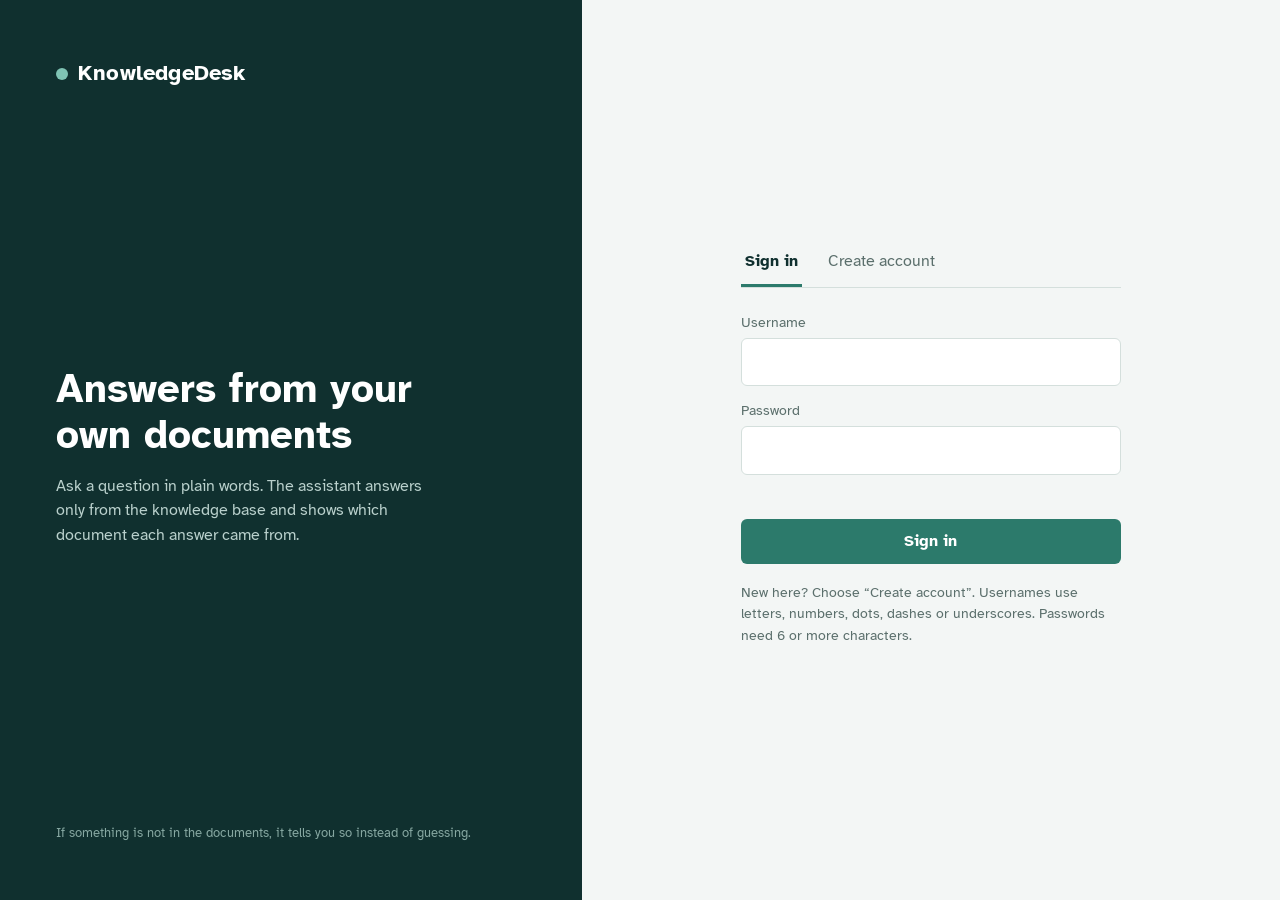
==== frontend/index.html @ 370fec18 "Add files via upload" ====
<!DOCTYPE html>
<html lang="en">
<head>
  <meta charset="UTF-8">
  <meta name="viewport" content="width=device-width, initial-scale=1">
  <title>KnowledgeDesk · Sign in</title>
  <link rel="preconnect" href="https://fonts.googleapis.com">
  <link href="https://fonts.googleapis.com/css2?family=Atkinson+Hyperlegible:wght@400;700&display=swap" rel="stylesheet">
  <link rel="stylesheet" href="css/style.css">
</head>
<body>
  <div class="auth">
    <aside class="auth-side">
      <div class="brand"><span class="brand-mark"></span>KnowledgeDesk</div>
      <div>
        <h1>Answers from your own documents</h1>
        <p>Ask a question in plain words. The assistant answers only from the knowledge base and shows which document each answer came from.</p>
      </div>
      <small>If something is not in the documents, it tells you so instead of guessing.</small>
    </aside>

    <main class="auth-main">
      <div class="auth-card">
        <div class="tabs" role="tablist">
          <button class="tab" role="tab" id="tab-login" aria-selected="true">Sign in</button>
          <button class="tab" role="tab" id="tab-register" aria-selected="false">Create account</button>
        </div>

        <form id="auth-form" novalidate>
          <label class="field"><span>Username</span>
            <input class="input" id="username" autocomplete="username" required minlength="3">
          </label>
          <label class="field"><span>Password</span>
            <input class="input" id="password" type="password" autocomplete="current-password" required minlength="6">
          </label>
          <div class="error-text" id="auth-error" role="alert"></div>
          <button class="btn" id="auth-submit" type="submit">Sign in</button>
        </form>
        <p class="hint" id="auth-hint">New here? Choose “Create account”. Usernames use letters, numbers, dots, dashes or underscores. Passwords need 6 or more characters.</p>
      </div>
    </main>
  </div>
  <script src="js/api.js"></script>
  <script src="js/login.js"></script>
</body>
</html>
---- frontend/css/style.css ----
/* KnowledgeDesk: one font family (Atkinson Hyperlegible, made for easy reading),
   deep river-teal ink, cool paper, and amber only for "not found" answers. */
:root {
  --ink: #10302f;
  --ink-soft: #1d4746;
  --paper: #f3f6f5;
  --panel: #ffffff;
  --line: #d4dfdc;
  --text: #182826;
  --muted: #5b6f6c;
  --river: #2c7a6b;
  --river-dark: #1f5e52;
  --amber: #b9741a;
  --amber-bg: #fdf4e6;
  --danger: #b33a3a;
  --radius-s: 6px;
  --radius-m: 12px;
  --font: "Atkinson Hyperlegible", "Segoe UI", system-ui, -apple-system, sans-serif;
}

* { box-sizing: border-box; }
html, body { height: 100%; margin: 0; }
body { font-family: var(--font); font-size: 16px; line-height: 1.55; color: var(--text); background: var(--paper); }
button, input, textarea { font: inherit; color: inherit; }
a { color: var(--river-dark); }
:focus-visible { outline: 3px solid #7fc3b4; outline-offset: 2px; }
.hidden { display: none !important; }

.btn {
  border: 0; border-radius: var(--radius-s); padding: 10px 16px; cursor: pointer;
  background: var(--river); color: #fff; font-weight: 700;
}
.btn:hover { background: var(--river-dark); }
.btn:disabled { opacity: .55; cursor: not-allowed; }
.btn-ghost { background: transparent; color: inherit; border: 1px solid currentColor; font-weight: 400; }
.btn-ghost:hover { background: rgba(127, 195, 180, .15); }
.btn-danger { background: transparent; color: var(--danger); border: 1px solid #e3b8b8; padding: 6px 10px; font-weight: 400; }
.btn-danger:hover { background: #fbeeee; }

.field { display: block; margin-bottom: 14px; }
.field span { display: block; font-size: 14px; color: var(--muted); margin-bottom: 4px; }
.input {
  width: 100%; padding: 11px 12px; border: 1px solid var(--line); border-radius: var(--radius-s); background: #fff;
}
.input:focus { border-color: var(--river); outline: none; box-shadow: 0 0 0 3px rgba(44, 122, 107, .18); }
.error-text { color: var(--danger); font-size: 14px; min-height: 20px; margin: 4px 0 10px; }

/* ---------- login page ---------- */
.auth { display: grid; grid-template-columns: minmax(0, 5fr) minmax(0, 6fr); min-height: 100%; }
.auth-side { background: var(--ink); color: #e6f0ee; padding: 56px; display: flex; flex-direction: column; justify-content: space-between; }
.brand { font-size: 22px; font-weight: 700; color: #fff; letter-spacing: .2px; }
.brand-mark { display: inline-block; width: 12px; height: 12px; border-radius: 50%; background: #7fc3b4; margin-right: 10px; }
.auth-side h1 { font-size: 40px; line-height: 1.15; margin: 0 0 16px; color: #fff; max-width: 14ch; }
.auth-side p { max-width: 38ch; color: #b9d0cc; margin: 0; }
.auth-side small { color: #86a7a1; }
.auth-main { display: flex; align-items: center; justify-content: center; padding: 40px 24px; }
.auth-card { width: 100%; max-width: 380px; }
.tabs { display: flex; gap: 4px; margin-bottom: 24px; border-bottom: 1px solid var(--line); }
.tab { background: none; border: 0; padding: 10px 4px; margin-right: 18px; cursor: pointer; color: var(--muted); border-bottom: 3px solid transparent; }
.tab[aria-selected="true"] { color: var(--ink); border-bottom-color: var(--river); font-weight: 700; }
.auth-card .btn { width: 100%; }
.hint { font-size: 14px; color: var(--muted); margin-top: 18px; }

/* ---------- chat page ---------- */
.app { display: grid; grid-template-columns: 270px minmax(0, 1fr); height: 100%; }
.sidebar { background: var(--ink); color: #dce9e6; display: flex; flex-direction: column; min-height: 0; }
.sidebar-top { padding: 20px 18px 12px; }
.sidebar .btn-ghost { width: 100%; margin-top: 18px; color: #fff; border-color: #4f7773; text-align: left; }
.session-list { list-style: none; margin: 0; padding: 6px 10px; overflow-y: auto; flex: 1; }
.session-list li { display: flex; align-items: center; border-radius: var(--radius-s); }
.session-list li.active { background: var(--ink-soft); }
.session-list li:hover { background: rgba(255, 255, 255, .06); }
.session-open { flex: 1; text-align: left; background: none; border: 0; padding: 9px 10px; cursor: pointer; color: #dce9e6;
  white-space: nowrap; overflow: hidden; text-overflow: ellipsis; }
.session-del { background: none; border: 0; color: #86a7a1; cursor: pointer; padding: 6px 10px; visibility: hidden; }
.session-list li:hover .session-del, .session-list li.active .session-del { visibility: visible; }
.session-del:hover { color: #fff; }
.sidebar-empty { color: #86a7a1; font-size: 14px; padding: 8px 12px; }
.sidebar-bottom { border-top: 1px solid #285351; padding: 14px 18px; font-size: 14px; }
.sidebar-bottom .who { color: #fff; font-weight: 700; }
.sidebar-bottom .links { display: flex; gap: 14px; margin-top: 6px; }
.sidebar-bottom a, .sidebar-bottom button { color: #b9d0cc; background: none; border: 0; padding: 0; cursor: pointer; text-decoration: underline; }

.chat { display: flex; flex-direction: column; min-height: 0; background: var(--paper); }
.chat-header { padding: 16px 28px; border-bottom: 1px solid var(--line); background: var(--panel); display: flex; align-items: center; gap: 12px; }
.chat-header h2 { font-size: 17px; margin: 0; white-space: nowrap; overflow: hidden; text-overflow: ellipsis; }
.menu-btn { display: none; background: none; border: 1px solid var(--line); border-radius: var(--radius-s); padding: 4px 10px; cursor: pointer; }
.messages { flex: 1; overflow-y: auto; padding: 28px 20px 12px; }
.thread { max-width: 760px; margin: 0 auto; }

.msg { margin-bottom: 22px; }
.msg-user { display: flex; justify-content: flex-end; }
.msg-user .bubble { background: var(--river); color: #fff; padding: 10px 14px; border-radius: var(--radius-m) var(--radius-m) 3px var(--radius-m); max-width: 78%; white-space: pre-wrap; }
.msg-bot .body { max-width: 92%; }
.msg-bot .body p { margin: 0 0 8px; }
.msg-bot .body ul { margin: 4px 0 8px; padding-left: 22px; }
.msg-bot.not-found .body { border-left: 4px solid var(--amber); background: var(--amber-bg); padding: 10px 14px; border-radius: 0 var(--radius-s) var(--radius-s) 0; }
.flag { font-size: 13px; font-weight: 700; color: var(--amber); margin-bottom: 4px; }
.msg-bot.error .body { border-left: 4px solid var(--danger); background: #fbeeee; padding: 10px 14px; }

/* sources: the one distinctive element - every answer shows where it came from */
.sources { display: flex; flex-wrap: wrap; gap: 6px; margin-top: 8px; align-items: center; }
.sources-label { font-size: 13px; color: var(--muted); margin-right: 2px; }
.source { display: inline-flex; align-items: center; gap: 6px; font-size: 13px; background: var(--panel);
  border: 1px solid var(--line); border-radius: 999px; padding: 2px 10px 2px 4px; }
.source-type { font-size: 11px; font-weight: 700; background: #e3efec; color: var(--river-dark); border-radius: 999px; padding: 1px 7px; }
.source-score { color: var(--muted); }

.typing { color: var(--muted); font-size: 15px; }
.typing::after { content: "…"; animation: blink 1.2s steps(4) infinite; }
@keyframes blink { 50% { opacity: .3; } }

.welcome { max-width: 760px; margin: 8vh auto 0; }
.welcome h1 { font-size: 30px; line-height: 1.2; margin: 0 0 8px; color: var(--ink); }
.welcome p { color: var(--muted); margin: 0 0 22px; max-width: 60ch; }
.suggestions { display: flex; flex-wrap: wrap; gap: 8px; }
.suggestion { background: var(--panel); border: 1px solid var(--line); border-radius: var(--radius-m); padding: 9px 13px; cursor: pointer; text-align: left; }
.suggestion:hover { border-color: var(--river); }

.composer { padding: 14px 20px 20px; }
.composer form { max-width: 760px; margin: 0 auto; display: flex; gap: 10px; align-items: flex-end;
  background: var(--panel); border: 1px solid var(--line); border-radius: var(--radius-m); padding: 8px 8px 8px 14px; }
.composer form:focus-within { border-color: var(--river); }
.composer textarea { flex: 1; border: 0; resize: none; outline: none; padding: 6px 0; max-height: 160px; background: transparent; }
.composer-note { max-width: 760px; margin: 6px auto 0; font-size: 13px; color: var(--muted); }

/* ---------- admin page ---------- */
.admin-top { background: var(--ink); color: #fff; padding: 16px 32px; display: flex; align-items: center; justify-content: space-between; }
.admin-top a, .admin-top button { color: #b9d0cc; background: none; border: 0; cursor: pointer; text-decoration: underline; margin-left: 16px; }
.admin { max-width: 1080px; margin: 0 auto; padding: 28px 24px 60px; }
.admin h1 { font-size: 28px; margin: 0 0 4px; color: var(--ink); }
.admin > p { color: var(--muted); margin: 0 0 24px; }
.stats { display: grid; grid-template-columns: repeat(4, 1fr); border: 1px solid var(--line); border-radius: var(--radius-m); background: var(--panel); margin-bottom: 28px; }
.stat { padding: 16px 20px; border-right: 1px solid var(--line); }
.stat:last-child { border-right: 0; }
.stat b { display: block; font-size: 28px; color: var(--ink); line-height: 1.1; }
.stat span { color: var(--muted); font-size: 14px; }
.section { background: var(--panel); border: 1px solid var(--line); border-radius: var(--radius-m); padding: 22px; margin-bottom: 22px; }
.section h2 { font-size: 19px; margin: 0 0 4px; }
.section > p { color: var(--muted); margin: 0 0 16px; font-size: 15px; }
.add-grid { display: grid; grid-template-columns: 1fr 1fr; gap: 22px; }
.dropzone { display: block; border: 2px dashed var(--line); border-radius: var(--radius-m); padding: 26px; text-align: center; cursor: pointer; color: var(--muted); }
.dropzone.drag, .dropzone:hover { border-color: var(--river); background: #f2f8f6; }
.dropzone strong { color: var(--ink); display: block; margin-bottom: 4px; }
.url-row { display: flex; gap: 8px; }
.url-row .btn { white-space: nowrap; }
.status { font-size: 14px; margin-top: 10px; min-height: 20px; }
.status.ok { color: var(--river-dark); }
.status.err { color: var(--danger); }
.table-wrap { overflow-x: auto; }
table { width: 100%; border-collapse: collapse; font-size: 15px; }
th { text-align: left; color: var(--muted); font-weight: 400; font-size: 14px; border-bottom: 1px solid var(--line); padding: 8px 10px; }
td { border-bottom: 1px solid #ebf0ee; padding: 10px; vertical-align: middle; }
td.name { max-width: 360px; word-break: break-all; font-weight: 700; }
.logs { background: #0f2524; color: #cfe3df; font-family: ui-monospace, Consolas, monospace; font-size: 12.5px;
  border-radius: var(--radius-s); padding: 14px; height: 280px; overflow: auto; white-space: pre; }
.row-head { display: flex; justify-content: space-between; align-items: baseline; gap: 12px; }

/* ---------- small screens ---------- */
@media (max-width: 820px) {
  .auth { grid-template-columns: 1fr; }
  .auth-side { padding: 28px 24px; gap: 24px; }
  .auth-side h1 { font-size: 30px; }
  .app { grid-template-columns: 1fr; }
  .sidebar { position: fixed; inset: 0 auto 0 0; width: 270px; z-index: 10; transform: translateX(-100%); transition: transform .2s; }
  .sidebar.open { transform: none; }
  .menu-btn { display: inline-block; }
  .stats { grid-template-columns: repeat(2, 1fr); }
  .stat:nth-child(2) { border-right: 0; }
  .stat:nth-child(-n+2) { border-bottom: 1px solid var(--line); }
  .add-grid { grid-template-columns: 1fr; }
}
@media (prefers-reduced-motion: reduce) { * { animation: none !important; transition: none !important; } }
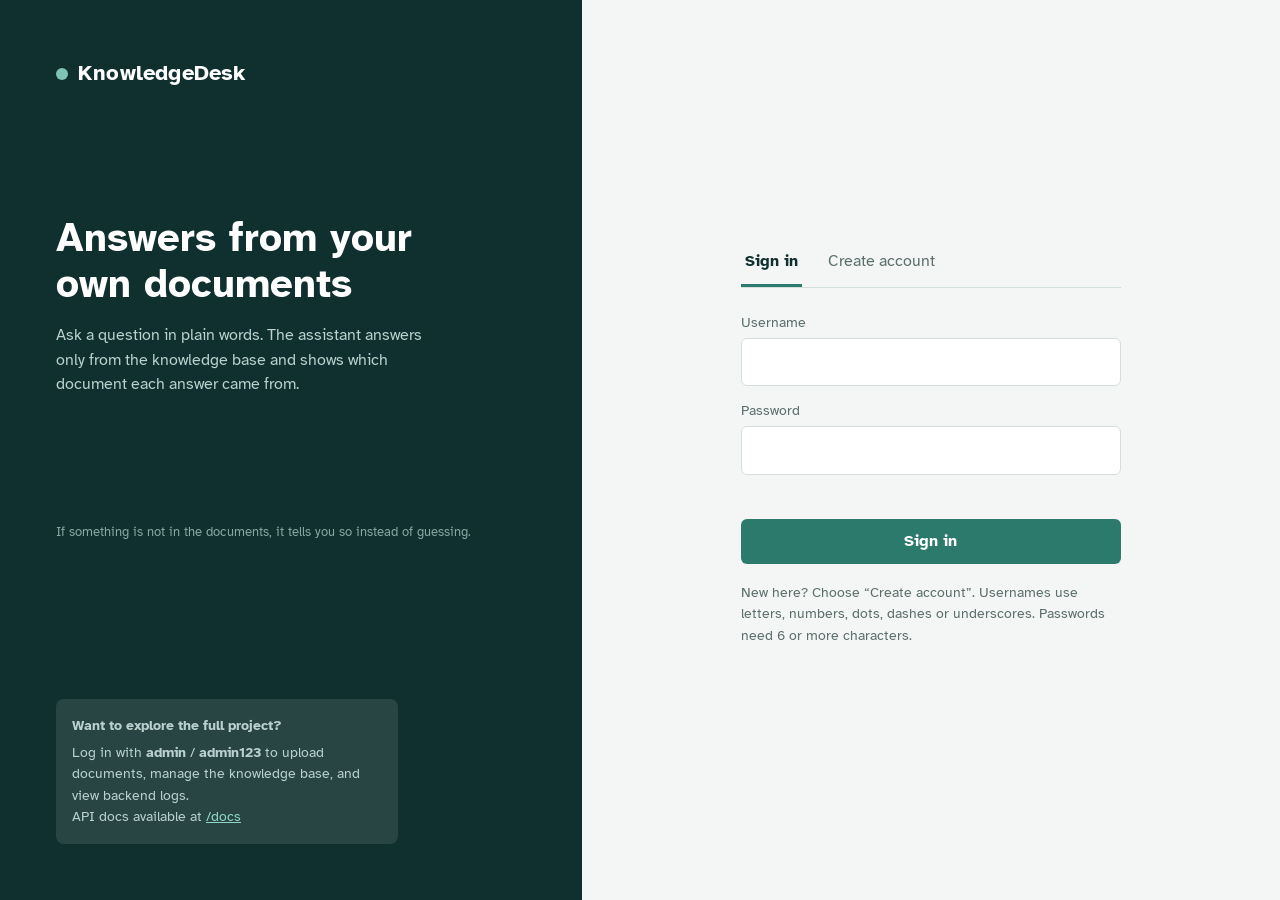
==== commit 13c13643: "Add files via upload" ====
--- a/frontend/index.html
+++ b/frontend/index.html
@@ -17,6 +17,11 @@
         <p>Ask a question in plain words. The assistant answers only from the knowledge base and shows which document each answer came from.</p>
       </div>
       <small>If something is not in the documents, it tells you so instead of guessing.</small>
+      <p style="margin-top:2rem; padding:1rem; background:rgba(255,255,255,0.1); border-radius:8px; font-size:.9rem; line-height:1.5;">
+        <strong style="display:block; margin-bottom:.3rem;">Want to explore the full project?</strong>
+        Log in with <strong>admin</strong> / <strong>admin123</strong> to upload documents, manage the knowledge base, and view backend logs.<br>
+        API docs available at <a href="docs" style="color:#8fd4c8; text-decoration:underline;">/docs</a>
+      </p>
     </aside>
 
     <main class="auth-main">
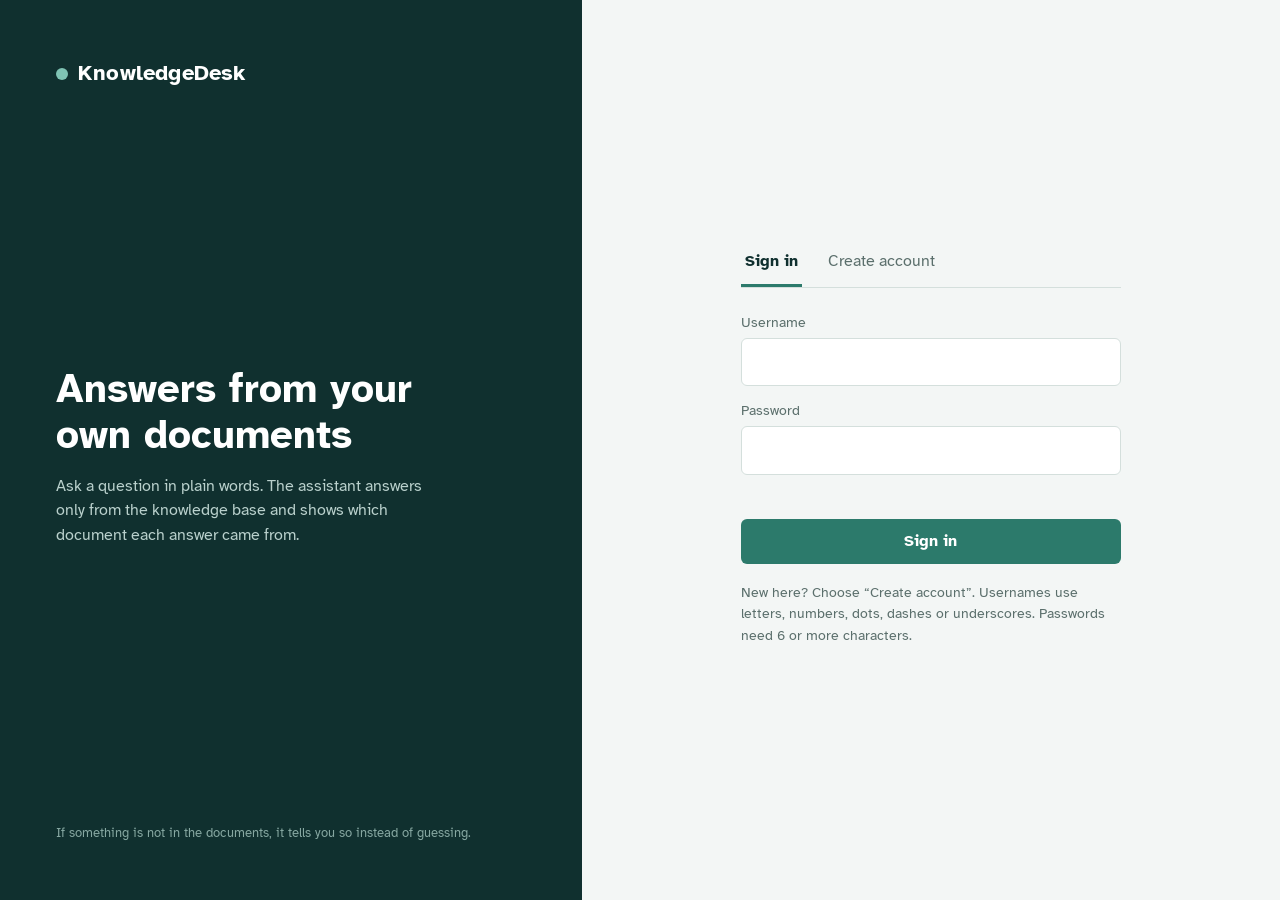
==== commit 5866ba9d: "Add files via upload" ====
--- a/frontend/index.html
+++ b/frontend/index.html
@@ -17,11 +17,6 @@
         <p>Ask a question in plain words. The assistant answers only from the knowledge base and shows which document each answer came from.</p>
       </div>
       <small>If something is not in the documents, it tells you so instead of guessing.</small>
-      <p style="margin-top:2rem; padding:1rem; background:rgba(255,255,255,0.1); border-radius:8px; font-size:.9rem; line-height:1.5;">
-        <strong style="display:block; margin-bottom:.3rem;">Want to explore the full project?</strong>
-        Log in with <strong>admin</strong> / <strong>admin123</strong> to upload documents, manage the knowledge base, and view backend logs.<br>
-        API docs available at <a href="docs" style="color:#8fd4c8; text-decoration:underline;">/docs</a>
-      </p>
     </aside>
 
     <main class="auth-main">
